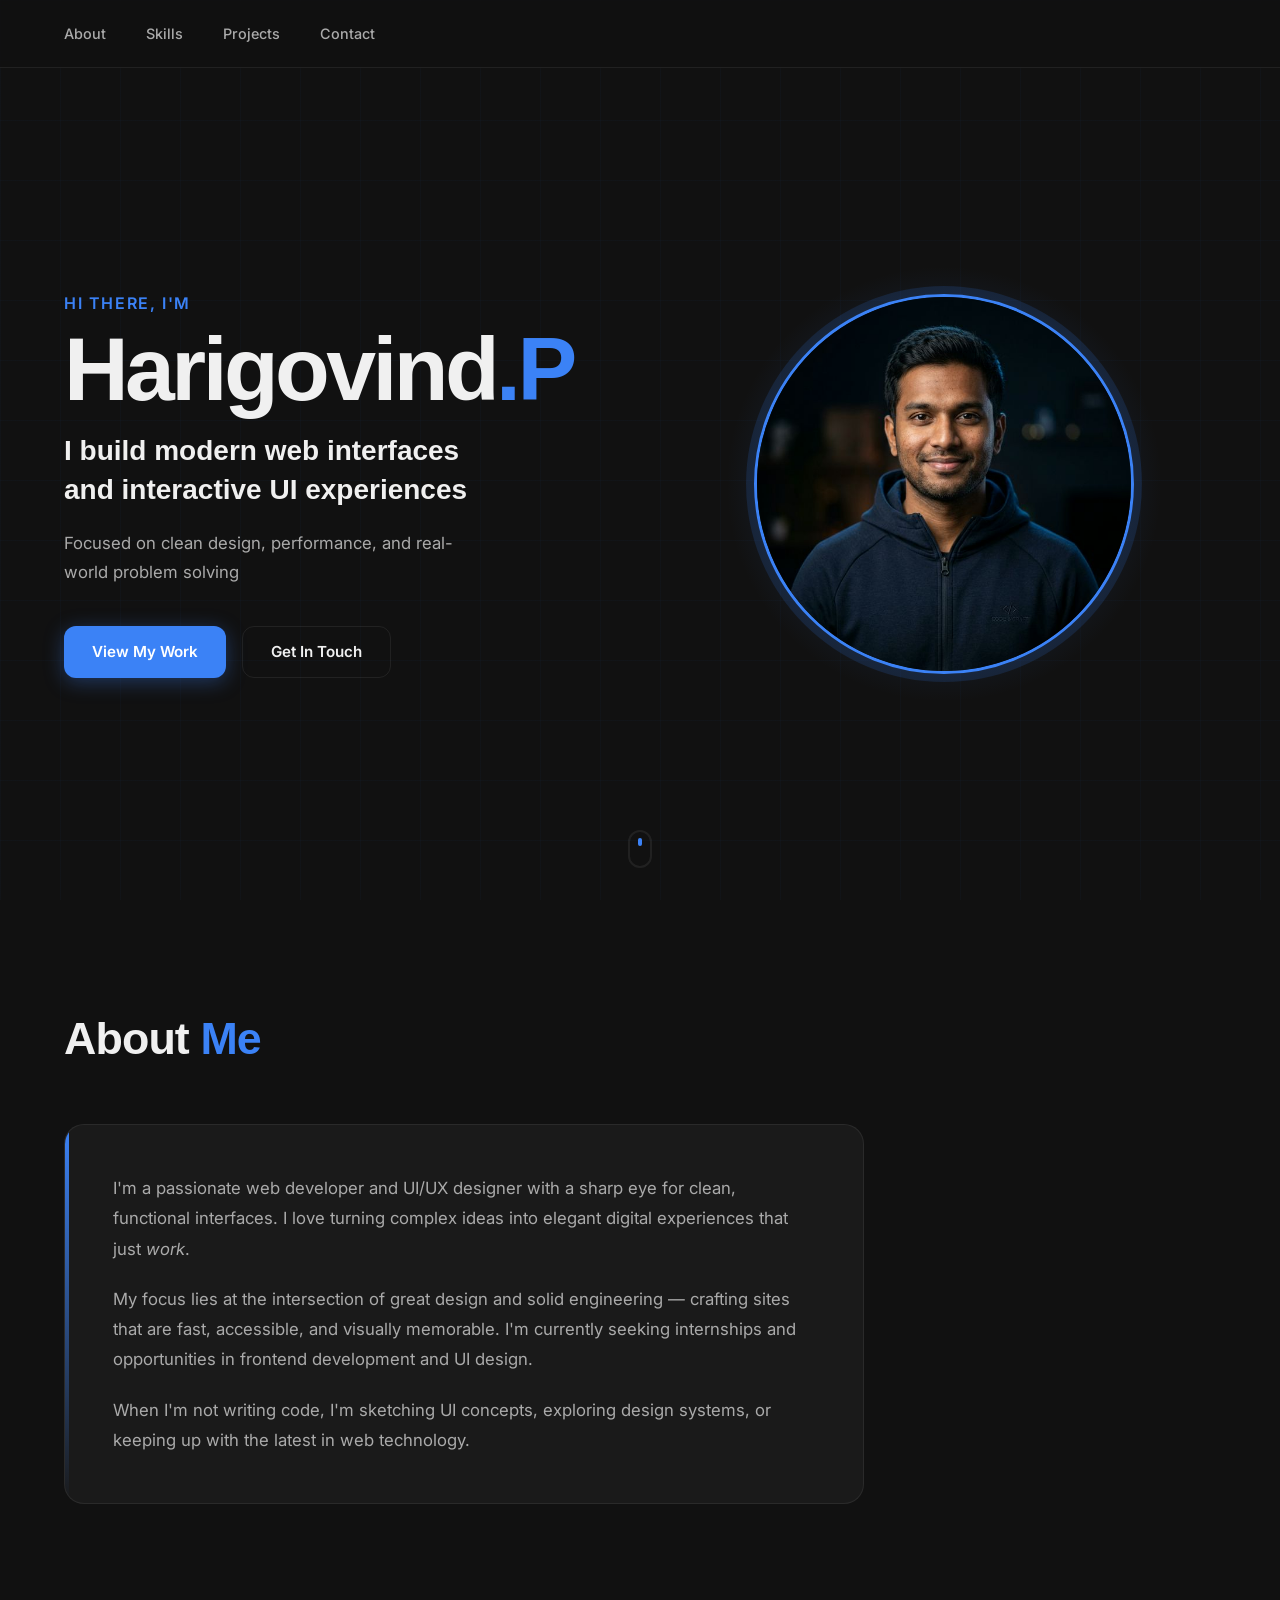
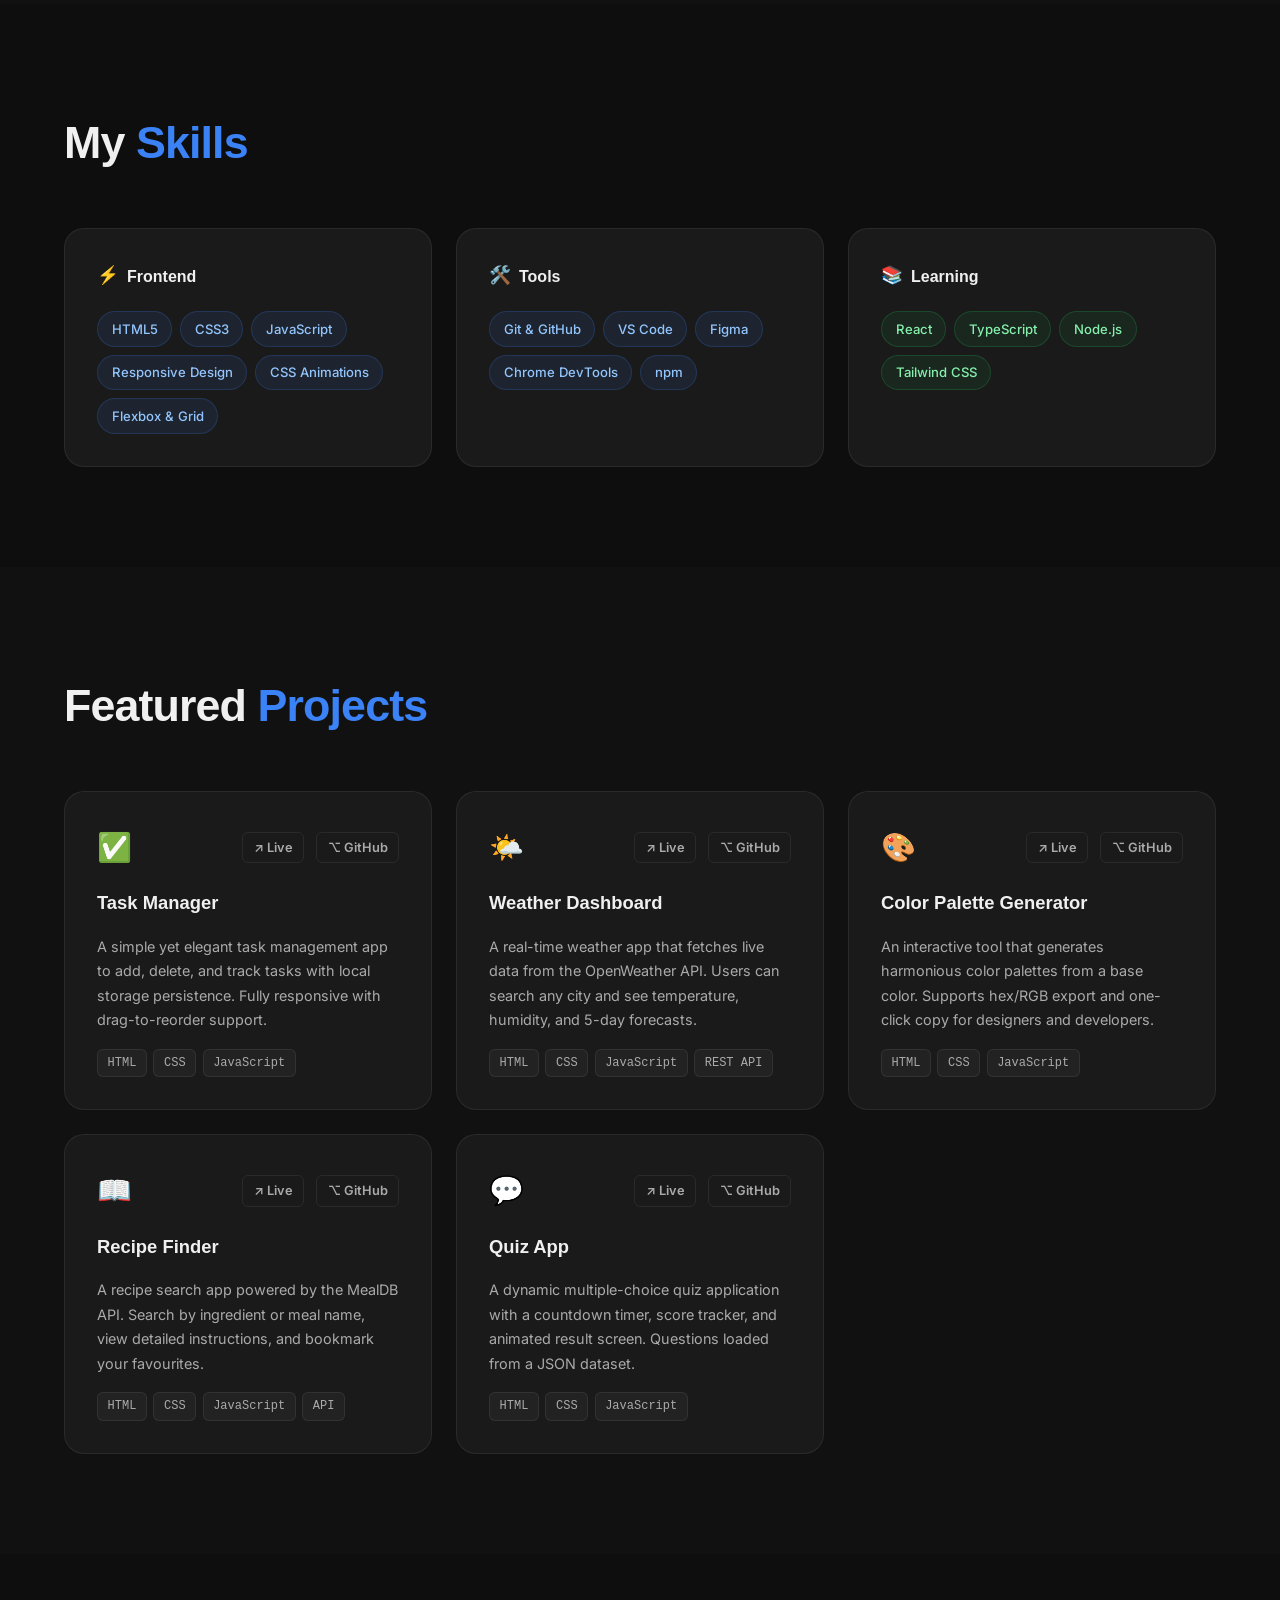
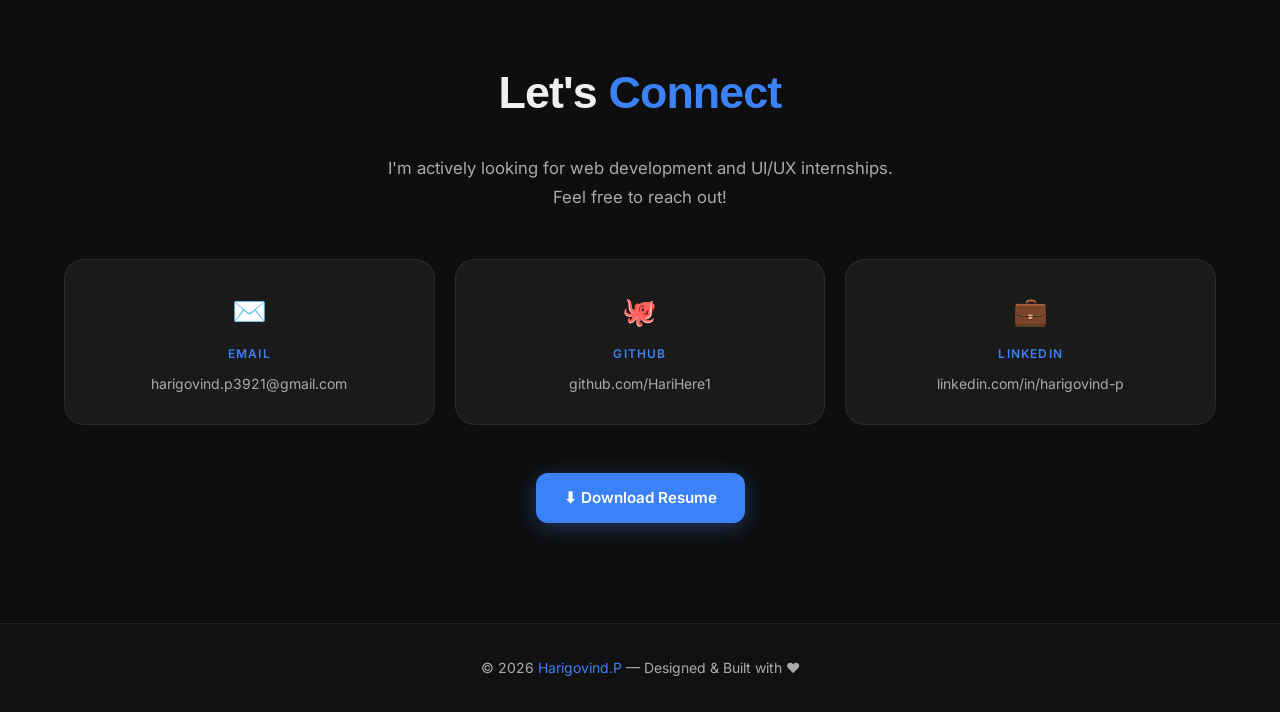
==== portfolio/index.html @ 70bca8a7 "Initial portfolio setup" ====
<!DOCTYPE html>
<html lang="en">
<head>
  <meta charset="UTF-8" />
  <meta name="viewport" content="width=device-width, initial-scale=1.0" />
  <title>Harigovind.P | Web Developer & UI Designer</title>
  <meta name="description" content="Personal portfolio of Harigovind.P — a web developer and UI/UX designer focused on clean design, performance, and real-world problem solving." />
  <link rel="preconnect" href="https://api.fontshare.com" crossorigin />
  <link href="https://api.fontshare.com/v2/css?f[]=neue-montreal@400,500,700,800&display=swap" rel="stylesheet" />
  <link rel="preconnect" href="https://fonts.googleapis.com" />
  <link rel="preconnect" href="https://fonts.gstatic.com" crossorigin />
  <link href="https://fonts.googleapis.com/css2?family=Inter:wght@300;400;500;600&display=swap" rel="stylesheet" />
  <link rel="stylesheet" href="css/style.css" />
</head>
<body>

  <!-- ───────────────────────── NAV ───────────────────────── -->
  <header class="nav" id="nav">
    <nav class="nav__inner container">

      <ul class="nav__links" id="navLinks">
        <li><a href="#about" class="nav__link">About</a></li>
        <li><a href="#skills" class="nav__link">Skills</a></li>
        <li><a href="#projects" class="nav__link">Projects</a></li>
        <li><a href="#contact" class="nav__link">Contact</a></li>
      </ul>
      <button class="nav__hamburger" id="hamburger" aria-label="Toggle menu">
        <span></span><span></span><span></span>
      </button>
    </nav>
  </header>

  <main>

    <!-- ───────────────────────── HERO ───────────────────────── -->
    <section class="hero" id="hero">
      <div class="hero__content container">
        <div class="hero__text reveal">
          <p class="hero__greeting">Hi there, I'm</p>
          <h1 class="hero__name">Harigovind<span class="accent">.P</span></h1>
          <h2 class="hero__tagline">I build modern web interfaces<br />and interactive UI experiences</h2>
          <p class="hero__sub">Focused on clean design, performance, and real-world problem solving</p>
          <div class="hero__actions">
            <a href="#projects" class="btn btn--primary" id="viewMyWork">View My Work</a>
            <a href="#contact" class="btn btn--outline">Get In Touch</a>
          </div>
        </div>
        <div class="hero__photo reveal reveal--delay">
          <div class="hero__photo-glow"></div>
          <img src="assets/images/profile.jpg" alt="Harigovind.P — Web Developer" class="hero__img" />
        </div>
      </div>
      <div class="hero__scroll-hint">
        <span></span>
      </div>
    </section>

    <!-- ───────────────────────── ABOUT ───────────────────────── -->
    <section class="about section" id="about">
      <div class="container">
        <h2 class="section__title reveal">About <span class="accent">Me</span></h2>
        <div class="about__card reveal">
          <p>
            I'm a passionate web developer and UI/UX designer with a sharp eye for clean, functional interfaces. 
            I love turning complex ideas into elegant digital experiences that just <em>work</em>.
          </p>
          <p>
            My focus lies at the intersection of great design and solid engineering — crafting sites that are 
            fast, accessible, and visually memorable. I'm currently seeking internships and opportunities in 
            frontend development and UI design.
          </p>
          <p>
            When I'm not writing code, I'm sketching UI concepts, exploring design systems, or keeping up 
            with the latest in web technology.
          </p>
        </div>
      </div>
    </section>

    <!-- ───────────────────────── SKILLS ───────────────────────── -->
    <section class="skills section" id="skills">
      <div class="container">
        <h2 class="section__title reveal">My <span class="accent">Skills</span></h2>
        <div class="skills__grid">

          <div class="skills__group reveal">
            <h3 class="skills__group-title">
              <span class="skills__icon">⚡</span> Frontend
            </h3>
            <div class="skills__pills">
              <span class="pill">HTML5</span>
              <span class="pill">CSS3</span>
              <span class="pill">JavaScript</span>
              <span class="pill">Responsive Design</span>
              <span class="pill">CSS Animations</span>
              <span class="pill">Flexbox & Grid</span>
            </div>
          </div>

          <div class="skills__group reveal">
            <h3 class="skills__group-title">
              <span class="skills__icon">🛠️</span> Tools
            </h3>
            <div class="skills__pills">
              <span class="pill">Git & GitHub</span>
              <span class="pill">VS Code</span>
              <span class="pill">Figma</span>
              <span class="pill">Chrome DevTools</span>
              <span class="pill">npm</span>
            </div>
          </div>

          <div class="skills__group reveal">
            <h3 class="skills__group-title">
              <span class="skills__icon">📚</span> Learning
            </h3>
            <div class="skills__pills">
              <span class="pill pill--learning">React</span>
              <span class="pill pill--learning">TypeScript</span>
              <span class="pill pill--learning">Node.js</span>
              <span class="pill pill--learning">Tailwind CSS</span>
            </div>
          </div>

        </div>
      </div>
    </section>

    <!-- ───────────────────────── PROJECTS ───────────────────────── -->
    <section class="projects section" id="projects">
      <div class="container">
        <h2 class="section__title reveal">Featured <span class="accent">Projects</span></h2>
        <div class="projects__grid">

          <article class="project-card reveal">
            <div class="project-card__header">
              <span class="project-card__icon">✅</span>
              <div class="project-card__links">
                <a href="#" class="project-card__link" title="Live Demo" target="_blank" rel="noopener">↗ Live</a>
                <a href="#" class="project-card__link" title="GitHub" target="_blank" rel="noopener">⌥ GitHub</a>
              </div>
            </div>
            <h3 class="project-card__title">Task Manager</h3>
            <p class="project-card__desc">A simple yet elegant task management app to add, delete, and track tasks with local storage persistence. Fully responsive with drag-to-reorder support.</p>
            <div class="project-card__tech">
              <span class="tech-tag">HTML</span>
              <span class="tech-tag">CSS</span>
              <span class="tech-tag">JavaScript</span>
            </div>
          </article>

          <article class="project-card reveal">
            <div class="project-card__header">
              <span class="project-card__icon">🌤️</span>
              <div class="project-card__links">
                <a href="#" class="project-card__link" title="Live Demo" target="_blank" rel="noopener">↗ Live</a>
                <a href="#" class="project-card__link" title="GitHub" target="_blank" rel="noopener">⌥ GitHub</a>
              </div>
            </div>
            <h3 class="project-card__title">Weather Dashboard</h3>
            <p class="project-card__desc">A real-time weather app that fetches live data from the OpenWeather API. Users can search any city and see temperature, humidity, and 5-day forecasts.</p>
            <div class="project-card__tech">
              <span class="tech-tag">HTML</span>
              <span class="tech-tag">CSS</span>
              <span class="tech-tag">JavaScript</span>
              <span class="tech-tag">REST API</span>
            </div>
          </article>

          <article class="project-card reveal">
            <div class="project-card__header">
              <span class="project-card__icon">🎨</span>
              <div class="project-card__links">
                <a href="#" class="project-card__link" title="Live Demo" target="_blank" rel="noopener">↗ Live</a>
                <a href="#" class="project-card__link" title="GitHub" target="_blank" rel="noopener">⌥ GitHub</a>
              </div>
            </div>
            <h3 class="project-card__title">Color Palette Generator</h3>
            <p class="project-card__desc">An interactive tool that generates harmonious color palettes from a base color. Supports hex/RGB export and one-click copy for designers and developers.</p>
            <div class="project-card__tech">
              <span class="tech-tag">HTML</span>
              <span class="tech-tag">CSS</span>
              <span class="tech-tag">JavaScript</span>
            </div>
          </article>

          <article class="project-card reveal">
            <div class="project-card__header">
              <span class="project-card__icon">📖</span>
              <div class="project-card__links">
                <a href="#" class="project-card__link" title="Live Demo" target="_blank" rel="noopener">↗ Live</a>
                <a href="#" class="project-card__link" title="GitHub" target="_blank" rel="noopener">⌥ GitHub</a>
              </div>
            </div>
            <h3 class="project-card__title">Recipe Finder</h3>
            <p class="project-card__desc">A recipe search app powered by the MealDB API. Search by ingredient or meal name, view detailed instructions, and bookmark your favourites.</p>
            <div class="project-card__tech">
              <span class="tech-tag">HTML</span>
              <span class="tech-tag">CSS</span>
              <span class="tech-tag">JavaScript</span>
              <span class="tech-tag">API</span>
            </div>
          </article>

          <article class="project-card reveal">
            <div class="project-card__header">
              <span class="project-card__icon">💬</span>
              <div class="project-card__links">
                <a href="#" class="project-card__link" title="Live Demo" target="_blank" rel="noopener">↗ Live</a>
                <a href="#" class="project-card__link" title="GitHub" target="_blank" rel="noopener">⌥ GitHub</a>
              </div>
            </div>
            <h3 class="project-card__title">Quiz App</h3>
            <p class="project-card__desc">A dynamic multiple-choice quiz application with a countdown timer, score tracker, and animated result screen. Questions loaded from a JSON dataset.</p>
            <div class="project-card__tech">
              <span class="tech-tag">HTML</span>
              <span class="tech-tag">CSS</span>
              <span class="tech-tag">JavaScript</span>
            </div>
          </article>

        </div>
      </div>
    </section>

    <!-- ───────────────────────── CONTACT ───────────────────────── -->
    <section class="contact section" id="contact">
      <div class="container">
        <h2 class="section__title reveal">Let's <span class="accent">Connect</span></h2>
        <p class="contact__sub reveal">I'm actively looking for web development and UI/UX internships. Feel free to reach out!</p>
        <div class="contact__links reveal">
          <a href="mailto:harigovind.p3921@gmail.com" class="contact__card" id="emailLink">
            <span class="contact__card-icon">✉️</span>
            <span class="contact__card-label">Email</span>
            <span class="contact__card-value">harigovind.p3921@gmail.com</span>
          </a>
          <a href="https://github.com/HariHere1" class="contact__card" target="_blank" rel="noopener" id="githubLink">
            <span class="contact__card-icon">🐙</span>
            <span class="contact__card-label">GitHub</span>
            <span class="contact__card-value">github.com/HariHere1</span>
          </a>
          <a href="https://www.linkedin.com/in/harigovind-p-385017291/?skipRedirect=true" class="contact__card" target="_blank" rel="noopener" id="linkedinLink">
            <span class="contact__card-icon">💼</span>
            <span class="contact__card-label">LinkedIn</span>
            <span class="contact__card-value">linkedin.com/in/harigovind-p</span>
          </a>
        </div>
        <a href="#" class="btn btn--primary contact__resume reveal" id="resumeBtn" download>
          ⬇ Download Resume
        </a>
      </div>
    </section>

  </main>

  <!-- ───────────────────────── FOOTER ───────────────────────── -->
  <footer class="footer">
    <div class="container">
      <p>© 2026 <span class="accent">Harigovind.P</span> — Designed & Built with ♥</p>
    </div>
  </footer>

  <script src="js/main.js"></script>
</body>
</html>
---- portfolio/css/style.css ----
/* ===================================================
   PORTFOLIO — style.css
   Design tokens, layout, components, animations
   =================================================== */

/* ── Fonts loaded in HTML (Neue Montreal via Fontshare, Inter via Google Fonts) ── */

/* ── Custom Properties ── */
:root {
  --bg:          #111111;
  --bg-card:     #1a1a1a;
  --bg-nav:      rgba(17, 17, 17, 0.85);
  --text:        #f0f0f0;
  --text-muted:  #aaaaaa;
  --accent:      #3b82f6;
  --accent-dim:  rgba(59, 130, 246, 0.15);
  --accent-glow: rgba(59, 130, 246, 0.35);
  --border:      rgba(255, 255, 255, 0.07);
  --radius:      12px;
  --radius-lg:   20px;
  --shadow:      0 8px 32px rgba(0, 0, 0, 0.45);
  --transition:  0.3s cubic-bezier(0.4, 0, 0.2, 1);
  --font-head:   'Neue Montreal', sans-serif;
  --font-body:   'Inter', sans-serif;
  --nav-h:       68px;
}

/* ── Reset & Base ── */
*, *::before, *::after { box-sizing: border-box; margin: 0; padding: 0; }

html {
  scroll-behavior: smooth;
  scroll-padding-top: var(--nav-h);
}

body {
  font-family: var(--font-body);
  background: var(--bg);
  color: var(--text);
  line-height: 1.7;
  font-size: 1rem;
  overflow-x: hidden;
}

img { display: block; max-width: 100%; }
a { text-decoration: none; color: inherit; }
ul { list-style: none; }
em { font-style: italic; color: var(--text-muted); }

/* ── Container ── */
.container {
  width: min(1200px, 90%);
  margin-inline: auto;
}

/* ── Section basics ── */
.section { padding: 100px 0; }

.section__title {
  font-family: var(--font-head);
  font-size: clamp(2rem, 4vw, 2.8rem);
  font-weight: 800;
  margin-bottom: 3rem;
  letter-spacing: -0.02em;
}

.accent { color: var(--accent); }

/* ── Buttons ── */
.btn {
  display: inline-flex;
  align-items: center;
  gap: 8px;
  padding: 0.75rem 1.75rem;
  border-radius: var(--radius);
  font-family: var(--font-body);
  font-weight: 600;
  font-size: 0.95rem;
  cursor: pointer;
  transition: var(--transition);
  border: none;
}

.btn--primary {
  background: var(--accent);
  color: #fff;
  box-shadow: 0 4px 20px var(--accent-glow);
}
.btn--primary:hover {
  background: #2563eb;
  transform: translateY(-2px);
  box-shadow: 0 8px 28px var(--accent-glow);
}

.btn--outline {
  background: transparent;
  color: var(--text);
  border: 1.5px solid var(--border);
}
.btn--outline:hover {
  border-color: var(--accent);
  color: var(--accent);
  transform: translateY(-2px);
}

/* ============================================
   NAV
   ============================================ */
.nav {
  position: fixed;
  top: 0; left: 0; right: 0;
  z-index: 100;
  background: var(--bg-nav);
  backdrop-filter: blur(12px);
  -webkit-backdrop-filter: blur(12px);
  border-bottom: 1px solid var(--border);
  height: var(--nav-h);
  transition: box-shadow var(--transition);
}
.nav.scrolled { box-shadow: 0 4px 24px rgba(0,0,0,0.5); }

.nav__inner {
  display: flex;
  align-items: center;
  justify-content: space-between;
  height: 100%;
}

.nav__logo {
  font-family: var(--font-head);
  font-size: 1.5rem;
  font-weight: 800;
  letter-spacing: -0.03em;
  transition: opacity var(--transition);
}
.nav__logo:hover { opacity: 0.75; }

.nav__links {
  display: flex;
  gap: 2.5rem;
  align-items: center;
}

.nav__link {
  font-size: 0.9rem;
  font-weight: 500;
  color: var(--text-muted);
  position: relative;
  transition: color var(--transition);
}
.nav__link::after {
  content: '';
  position: absolute;
  left: 0; bottom: -4px;
  height: 2px; width: 0;
  background: var(--accent);
  border-radius: 2px;
  transition: width var(--transition);
}
.nav__link:hover { color: var(--text); }
.nav__link:hover::after { width: 100%; }

/* Hamburger */
.nav__hamburger {
  display: none;
  flex-direction: column;
  gap: 5px;
  background: none;
  border: none;
  cursor: pointer;
  padding: 4px;
}
.nav__hamburger span {
  display: block;
  width: 24px; height: 2px;
  background: var(--text);
  border-radius: 2px;
  transition: var(--transition);
}
.nav__hamburger.open span:nth-child(1) { transform: translateY(7px) rotate(45deg); }
.nav__hamburger.open span:nth-child(2) { opacity: 0; }
.nav__hamburger.open span:nth-child(3) { transform: translateY(-7px) rotate(-45deg); }

/* ============================================
   HERO
   ============================================ */
.hero {
  min-height: 100vh;
  display: flex;
  flex-direction: column;
  justify-content: center;
  padding-top: var(--nav-h);
  position: relative;
  overflow: hidden;
}

/* subtle grid background */
.hero::before {
  content: '';
  position: absolute;
  inset: 0;
  background-image:
    linear-gradient(rgba(59,130,246,0.03) 1px, transparent 1px),
    linear-gradient(90deg, rgba(59,130,246,0.03) 1px, transparent 1px);
  background-size: 60px 60px;
  pointer-events: none;
}

.hero__content {
  display: grid;
  grid-template-columns: 1fr 1fr;
  align-items: center;
  gap: 4rem;
  padding: 5rem 0;
}

.hero__greeting {
  font-size: 1rem;
  color: var(--accent);
  font-weight: 600;
  letter-spacing: 0.1em;
  text-transform: uppercase;
  margin-bottom: 0.5rem;
}

.hero__name {
  font-family: var(--font-head);
  font-size: clamp(3.5rem, 7vw, 6rem);
  font-weight: 800;
  line-height: 1;
  letter-spacing: -0.04em;
  margin-bottom: 1rem;
}

.hero__tagline {
  font-family: var(--font-head);
  font-size: clamp(1.3rem, 2.5vw, 1.75rem);
  font-weight: 600;
  color: var(--text);
  line-height: 1.4;
  margin-bottom: 1.25rem;
}

.hero__sub {
  color: var(--text-muted);
  font-size: 1.05rem;
  max-width: 420px;
  margin-bottom: 2.5rem;
}

.hero__actions { display: flex; gap: 1rem; flex-wrap: wrap; }

/* Photo */
.hero__photo {
  display: flex;
  justify-content: center;
  align-items: center;
  position: relative;
}

.hero__photo-glow {
  position: absolute;
  width: 360px; height: 360px;
  border-radius: 50%;
  background: radial-gradient(circle, var(--accent-glow) 0%, transparent 70%);
  animation: pulse-glow 4s ease-in-out infinite;
  pointer-events: none;
}

.hero__img {
  width: 320px; height: 320px;
  border-radius: 50%;
  object-fit: cover;
  border: 3px solid var(--accent);
  position: relative;
  z-index: 1;
  box-shadow: 0 0 0 8px var(--accent-dim);
  animation: float 6s ease-in-out infinite;
}

/* Scroll hint */
.hero__scroll-hint {
  position: absolute;
  bottom: 2rem;
  left: 50%;
  transform: translateX(-50%);
}
.hero__scroll-hint span {
  display: block;
  width: 24px; height: 38px;
  border: 2px solid var(--border);
  border-radius: 12px;
  position: relative;
}
.hero__scroll-hint span::before {
  content: '';
  width: 4px; height: 8px;
  background: var(--accent);
  border-radius: 2px;
  position: absolute;
  top: 6px; left: 50%;
  transform: translateX(-50%);
  animation: scroll-dot 2s ease-in-out infinite;
}

/* ============================================
   ABOUT
   ============================================ */
.about { background: var(--bg); }

.about__card {
  background: var(--bg-card);
  border: 1px solid var(--border);
  border-radius: var(--radius-lg);
  padding: 3rem;
  display: flex;
  flex-direction: column;
  gap: 1.25rem;
  font-size: 1.05rem;
  color: var(--text-muted);
  max-width: 800px;
  line-height: 1.8;
  position: relative;
  overflow: hidden;
}
.about__card::before {
  content: '';
  position: absolute;
  top: 0; left: 0;
  width: 4px; height: 100%;
  background: linear-gradient(to bottom, var(--accent), transparent);
  border-radius: 4px 0 0 4px;
}
.about__card p { color: var(--text-muted); }

/* ============================================
   SKILLS
   ============================================ */
.skills { background: #0e0e0e; }

.skills__grid {
  display: grid;
  grid-template-columns: repeat(auto-fit, minmax(260px, 1fr));
  gap: 1.5rem;
}

.skills__group {
  background: var(--bg-card);
  border: 1px solid var(--border);
  border-radius: var(--radius-lg);
  padding: 2rem;
  transition: border-color var(--transition), transform var(--transition);
}
.skills__group:hover {
  border-color: var(--accent);
  transform: translateY(-4px);
}

.skills__group-title {
  font-family: var(--font-head);
  font-size: 1rem;
  font-weight: 700;
  color: var(--text);
  margin-bottom: 1.25rem;
  display: flex;
  align-items: center;
  gap: 8px;
}

.skills__icon { font-size: 1.1rem; }

.skills__pills { display: flex; flex-wrap: wrap; gap: 0.5rem; }

.pill {
  background: rgba(59,130,246,0.1);
  color: #93c5fd;
  border: 1px solid rgba(59,130,246,0.2);
  padding: 0.35rem 0.85rem;
  border-radius: 100px;
  font-size: 0.82rem;
  font-weight: 500;
  transition: var(--transition);
}
.pill:hover {
  background: rgba(59,130,246,0.2);
  transform: translateY(-1px);
}

.pill--learning {
  background: rgba(34,197,94,0.08);
  color: #86efac;
  border-color: rgba(34,197,94,0.2);
}
.pill--learning:hover { background: rgba(34,197,94,0.15); }

/* ============================================
   PROJECTS
   ============================================ */
.projects { background: var(--bg); }

.projects__grid {
  display: grid;
  grid-template-columns: repeat(auto-fill, minmax(320px, 1fr));
  gap: 1.5rem;
}

.project-card {
  background: var(--bg-card);
  border: 1px solid var(--border);
  border-radius: var(--radius-lg);
  padding: 2rem;
  display: flex;
  flex-direction: column;
  gap: 1rem;
  transition: transform var(--transition), border-color var(--transition), box-shadow var(--transition);
  position: relative;
  overflow: hidden;
}
.project-card::before {
  content: '';
  position: absolute;
  top: 0; left: 0; right: 0;
  height: 3px;
  background: linear-gradient(90deg, var(--accent), #60a5fa);
  transform: scaleX(0);
  transform-origin: left;
  transition: transform 0.4s cubic-bezier(0.4,0,0.2,1);
}
.project-card:hover::before { transform: scaleX(1); }
.project-card:hover {
  transform: translateY(-6px);
  border-color: rgba(59,130,246,0.3);
  box-shadow: var(--shadow);
}

.project-card__header {
  display: flex;
  justify-content: space-between;
  align-items: center;
}

.project-card__icon { font-size: 1.75rem; }

.project-card__links { display: flex; gap: 0.75rem; }

.project-card__link {
  font-size: 0.8rem;
  font-weight: 600;
  color: var(--text-muted);
  border: 1px solid var(--border);
  padding: 0.25rem 0.65rem;
  border-radius: 6px;
  transition: var(--transition);
}
.project-card__link:hover {
  color: var(--accent);
  border-color: var(--accent);
}

.project-card__title {
  font-family: var(--font-head);
  font-size: 1.15rem;
  font-weight: 700;
  color: var(--text);
}

.project-card__desc {
  color: var(--text-muted);
  font-size: 0.9rem;
  line-height: 1.7;
  flex: 1;
}

.project-card__tech { display: flex; flex-wrap: wrap; gap: 0.4rem; }

.tech-tag {
  background: rgba(255,255,255,0.04);
  color: var(--text-muted);
  border: 1px solid var(--border);
  padding: 0.2rem 0.6rem;
  border-radius: 6px;
  font-size: 0.75rem;
  font-weight: 500;
  font-family: monospace;
}

/* ============================================
   CONTACT
   ============================================ */
.contact { background: #0e0e0e; text-align: center; }

.contact__sub {
  color: var(--text-muted);
  font-size: 1.05rem;
  max-width: 520px;
  margin: -1.5rem auto 3rem;
}

.contact__links {
  display: grid;
  grid-template-columns: repeat(auto-fit, minmax(200px, 1fr));
  gap: 1.25rem;
  margin-bottom: 2.5rem;
}

.contact__card {
  background: var(--bg-card);
  border: 1px solid var(--border);
  border-radius: var(--radius-lg);
  padding: 1.75rem 1.5rem;
  display: flex;
  flex-direction: column;
  align-items: center;
  gap: 0.5rem;
  transition: var(--transition);
}
.contact__card:hover {
  border-color: var(--accent);
  transform: translateY(-4px);
  box-shadow: 0 8px 24px rgba(59,130,246,0.1);
}

.contact__card-icon { font-size: 1.75rem; }

.contact__card-label {
  font-size: 0.75rem;
  font-weight: 600;
  text-transform: uppercase;
  letter-spacing: 0.1em;
  color: var(--accent);
}

.contact__card-value {
  font-size: 0.875rem;
  color: var(--text-muted);
}

.contact__resume { margin-top: 0.5rem; }

/* ============================================
   FOOTER
   ============================================ */
.footer {
  padding: 2rem 0;
  border-top: 1px solid var(--border);
  text-align: center;
  color: var(--text-muted);
  font-size: 0.875rem;
}

/* ============================================
   SCROLL REVEAL ANIMATIONS
   ============================================ */
.reveal {
  opacity: 0;
  transform: translateY(32px);
  transition: opacity 0.7s cubic-bezier(0.4,0,0.2,1), transform 0.7s cubic-bezier(0.4,0,0.2,1);
}
.reveal.visible {
  opacity: 1;
  transform: translateY(0);
}
.reveal--delay { transition-delay: 0.18s; }

/* ============================================
   KEYFRAMES
   ============================================ */
@keyframes pulse-glow {
  0%, 100% { opacity: 0.6; transform: scale(1); }
  50%       { opacity: 1;   transform: scale(1.08); }
}

@keyframes float {
  0%, 100% { transform: translateY(0); }
  50%       { transform: translateY(-14px); }
}

@keyframes scroll-dot {
  0%   { opacity: 1; transform: translateX(-50%) translateY(0); }
  80%  { opacity: 0; transform: translateX(-50%) translateY(14px); }
  100% { opacity: 0; transform: translateX(-50%) translateY(0); }
}

/* ============================================
   RESPONSIVE
   ============================================ */

/* Tablet: ≥ 640px — already handled by grid min-width */

/* Mobile: < 640px */
@media (max-width: 639px) {
  :root { --nav-h: 60px; }

  .nav__links {
    position: fixed;
    top: var(--nav-h);
    left: 0; right: 0;
    background: var(--bg);
    border-bottom: 1px solid var(--border);
    flex-direction: column;
    gap: 0;
    padding: 1rem 0;
    transform: translateY(-120%);
    opacity: 0;
    transition: transform var(--transition), opacity var(--transition);
    pointer-events: none;
  }
  .nav__links.open {
    transform: translateY(0);
    opacity: 1;
    pointer-events: all;
  }
  .nav__link {
    padding: 0.875rem 1.5rem;
    display: block;
    width: 100%;
    font-size: 1rem;
  }
  .nav__hamburger { display: flex; }

  .hero__content {
    grid-template-columns: 1fr;
    text-align: center;
    padding: 3rem 0 4rem;
    gap: 3rem;
  }
  .hero__text { order: 2; }
  .hero__photo { order: 1; }
  .hero__img { width: 220px; height: 220px; }
  .hero__photo-glow { width: 260px; height: 260px; }
  .hero__sub { margin-inline: auto; }
  .hero__actions { justify-content: center; }

  .about__card { padding: 2rem 1.5rem; }

  .section { padding: 72px 0; }
  .section__title { margin-bottom: 2rem; }
}

/* Large: ≥ 1280px */
@media (min-width: 1280px) {
  .hero__img { width: 380px; height: 380px; }
  .hero__photo-glow { width: 440px; height: 440px; }
}
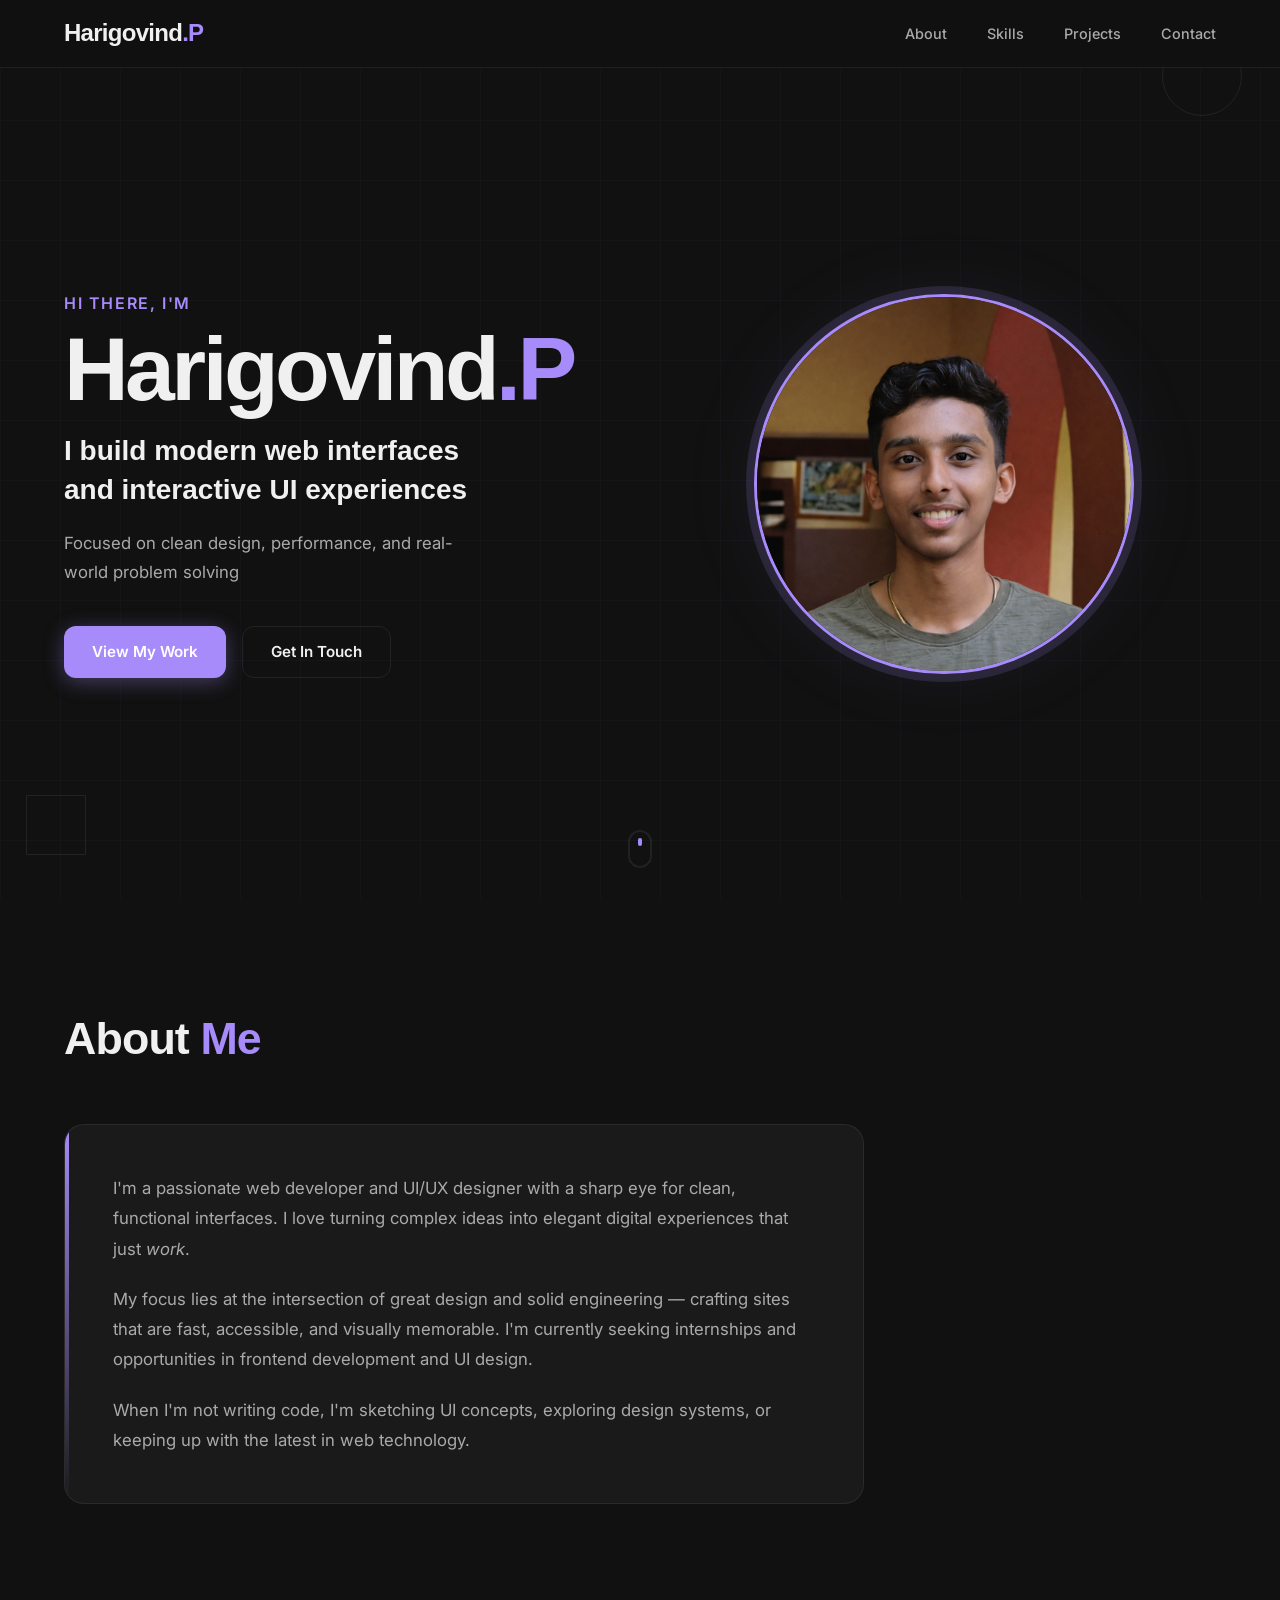
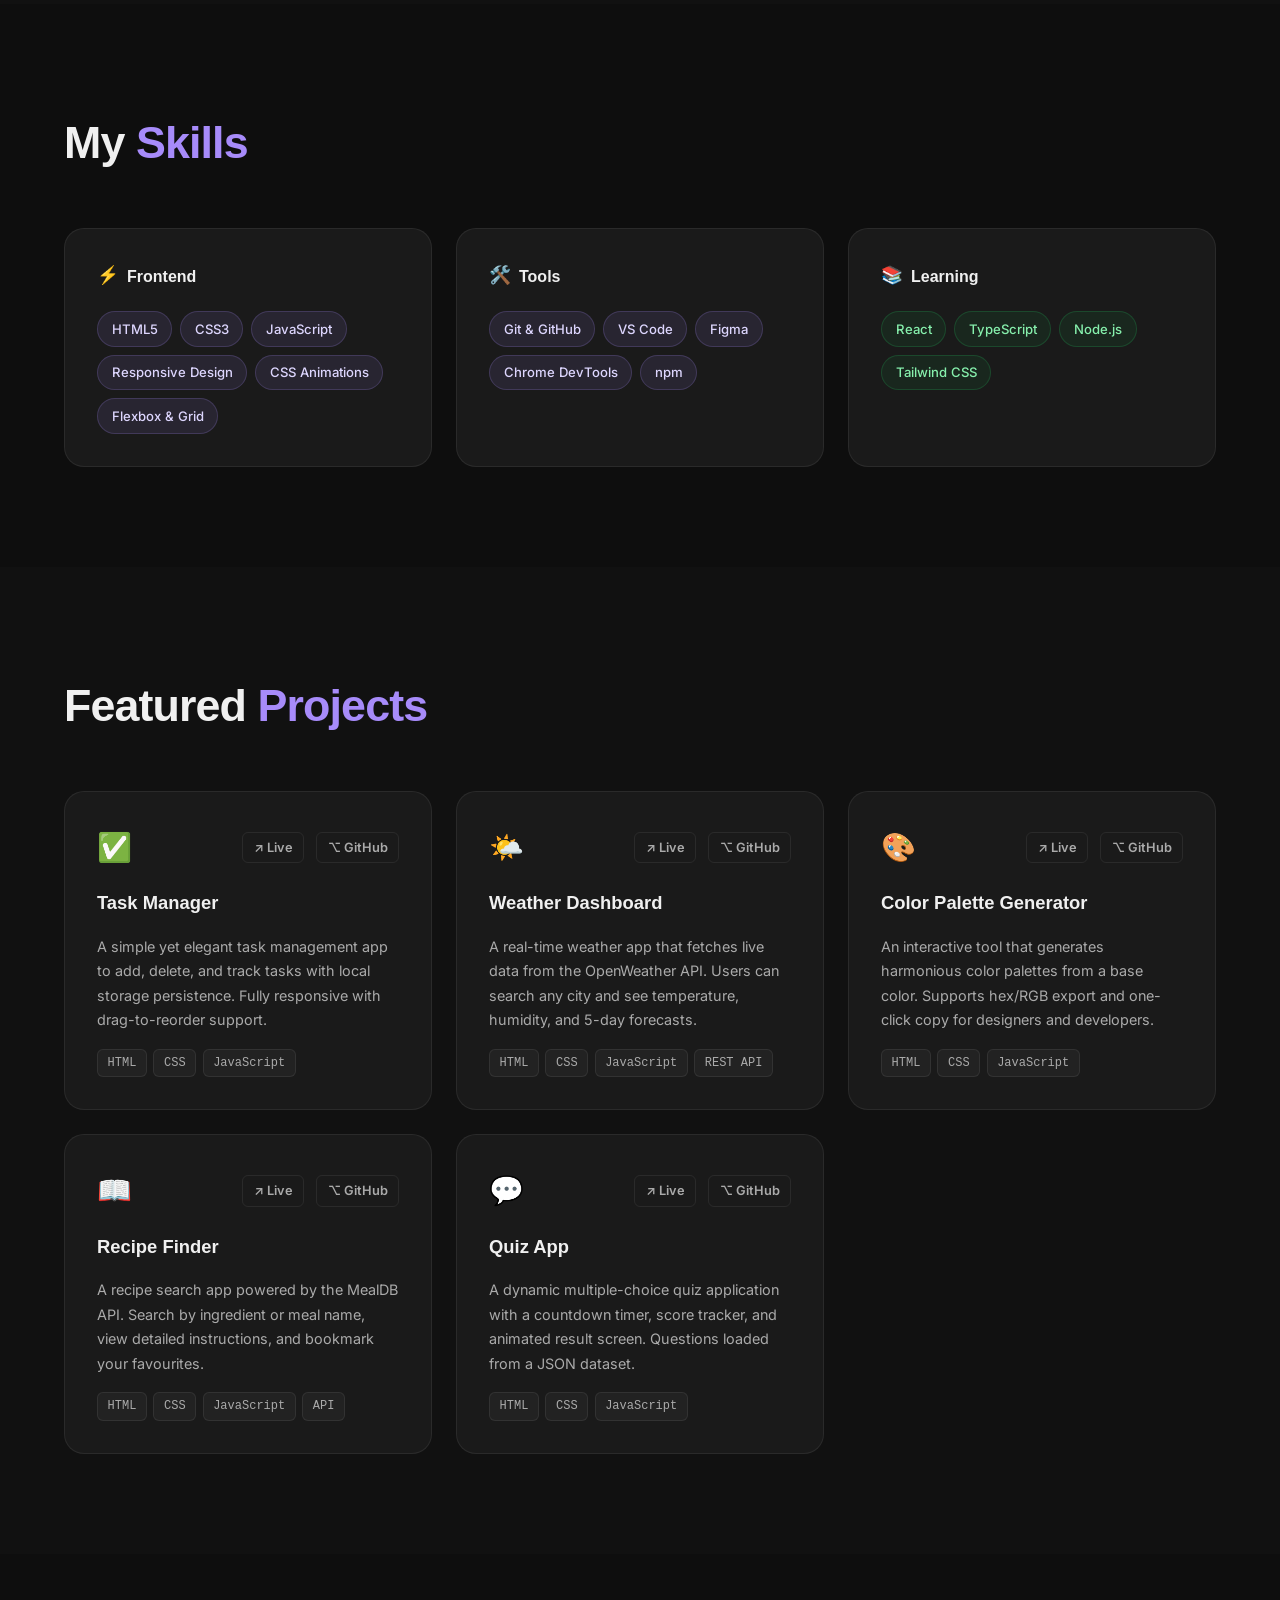
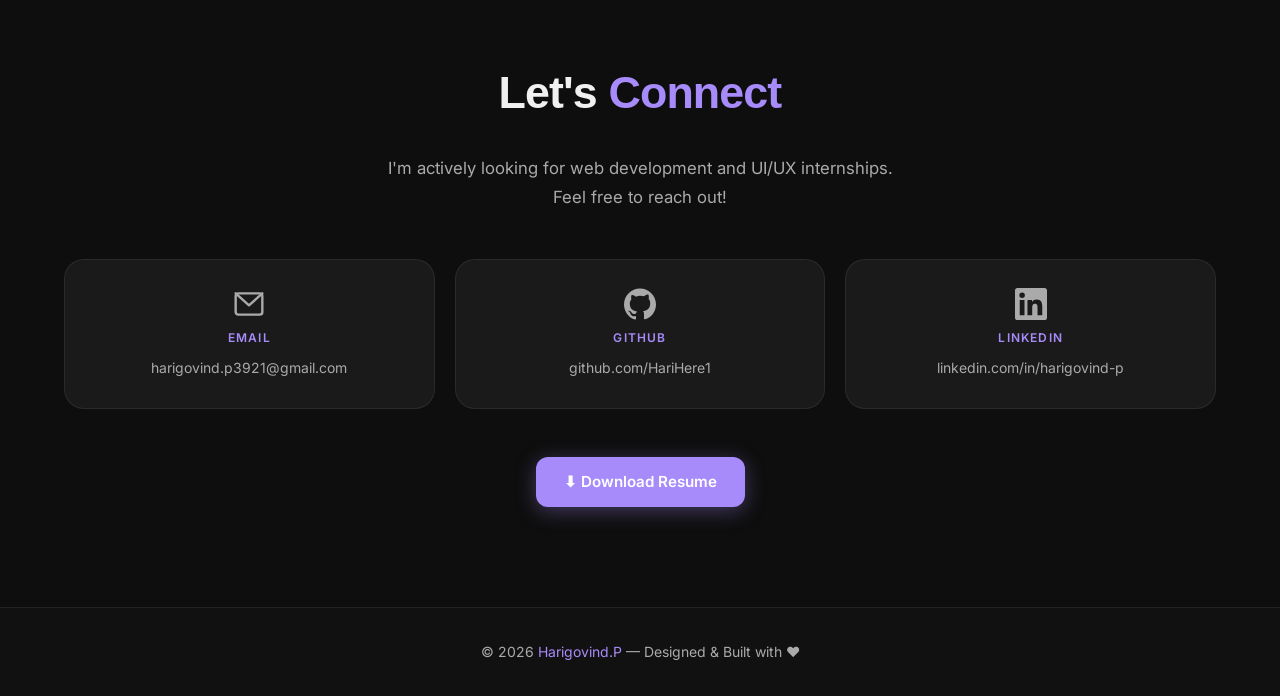
==== commit e4af7372: "Updated profile pic anf Hero section" ====
--- a/portfolio/index.html
+++ b/portfolio/index.html
@@ -1,10 +1,12 @@
 <!DOCTYPE html>
 <html lang="en">
+
 <head>
   <meta charset="UTF-8" />
   <meta name="viewport" content="width=device-width, initial-scale=1.0" />
   <title>Harigovind.P | Web Developer & UI Designer</title>
-  <meta name="description" content="Personal portfolio of Harigovind.P — a web developer and UI/UX designer focused on clean design, performance, and real-world problem solving." />
+  <meta name="description"
+    content="Personal portfolio of Harigovind.P — a web developer and UI/UX designer focused on clean design, performance, and real-world problem solving." />
   <link rel="preconnect" href="https://api.fontshare.com" crossorigin />
   <link href="https://api.fontshare.com/v2/css?f[]=neue-montreal@400,500,700,800&display=swap" rel="stylesheet" />
   <link rel="preconnect" href="https://fonts.googleapis.com" />
@@ -12,12 +14,13 @@
   <link href="https://fonts.googleapis.com/css2?family=Inter:wght@300;400;500;600&display=swap" rel="stylesheet" />
   <link rel="stylesheet" href="css/style.css" />
 </head>
+
 <body>
 
   <!-- ───────────────────────── NAV ───────────────────────── -->
   <header class="nav" id="nav">
     <nav class="nav__inner container">
-
+      <a href="#hero" class="nav__logo">Harigovind<span class="accent">.P</span></a>
       <ul class="nav__links" id="navLinks">
         <li><a href="#about" class="nav__link">About</a></li>
         <li><a href="#skills" class="nav__link">Skills</a></li>
@@ -34,6 +37,14 @@
 
     <!-- ───────────────────────── HERO ───────────────────────── -->
     <section class="hero" id="hero">
+
+      <div class="hero__shapes" aria-hidden="true">
+        <!-- One circle — top-right corner -->
+        <div class="shape shape--circle sh-a"></div>
+        <!-- One square — bottom-left corner -->
+        <div class="shape shape--square sh-b"></div>
+      </div>
+
       <div class="hero__content container">
         <div class="hero__text reveal">
           <p class="hero__greeting">Hi there, I'm</p>
@@ -47,7 +58,7 @@
         </div>
         <div class="hero__photo reveal reveal--delay">
           <div class="hero__photo-glow"></div>
-          <img src="assets/images/profile.jpg" alt="Harigovind.P — Web Developer" class="hero__img" />
+          <img src="assets/images/hari_img.png" alt="Harigovind.P — Web Developer" class="hero__img" />
         </div>
       </div>
       <div class="hero__scroll-hint">
@@ -61,16 +72,16 @@
         <h2 class="section__title reveal">About <span class="accent">Me</span></h2>
         <div class="about__card reveal">
           <p>
-            I'm a passionate web developer and UI/UX designer with a sharp eye for clean, functional interfaces. 
+            I'm a passionate web developer and UI/UX designer with a sharp eye for clean, functional interfaces.
             I love turning complex ideas into elegant digital experiences that just <em>work</em>.
           </p>
           <p>
-            My focus lies at the intersection of great design and solid engineering — crafting sites that are 
-            fast, accessible, and visually memorable. I'm currently seeking internships and opportunities in 
+            My focus lies at the intersection of great design and solid engineering — crafting sites that are
+            fast, accessible, and visually memorable. I'm currently seeking internships and opportunities in
             frontend development and UI design.
           </p>
           <p>
-            When I'm not writing code, I'm sketching UI concepts, exploring design systems, or keeping up 
+            When I'm not writing code, I'm sketching UI concepts, exploring design systems, or keeping up
             with the latest in web technology.
           </p>
         </div>
@@ -141,7 +152,8 @@
               </div>
             </div>
             <h3 class="project-card__title">Task Manager</h3>
-            <p class="project-card__desc">A simple yet elegant task management app to add, delete, and track tasks with local storage persistence. Fully responsive with drag-to-reorder support.</p>
+            <p class="project-card__desc">A simple yet elegant task management app to add, delete, and track tasks with
+              local storage persistence. Fully responsive with drag-to-reorder support.</p>
             <div class="project-card__tech">
               <span class="tech-tag">HTML</span>
               <span class="tech-tag">CSS</span>
@@ -158,7 +170,8 @@
               </div>
             </div>
             <h3 class="project-card__title">Weather Dashboard</h3>
-            <p class="project-card__desc">A real-time weather app that fetches live data from the OpenWeather API. Users can search any city and see temperature, humidity, and 5-day forecasts.</p>
+            <p class="project-card__desc">A real-time weather app that fetches live data from the OpenWeather API. Users
+              can search any city and see temperature, humidity, and 5-day forecasts.</p>
             <div class="project-card__tech">
               <span class="tech-tag">HTML</span>
               <span class="tech-tag">CSS</span>
@@ -176,7 +189,8 @@
               </div>
             </div>
             <h3 class="project-card__title">Color Palette Generator</h3>
-            <p class="project-card__desc">An interactive tool that generates harmonious color palettes from a base color. Supports hex/RGB export and one-click copy for designers and developers.</p>
+            <p class="project-card__desc">An interactive tool that generates harmonious color palettes from a base
+              color. Supports hex/RGB export and one-click copy for designers and developers.</p>
             <div class="project-card__tech">
               <span class="tech-tag">HTML</span>
               <span class="tech-tag">CSS</span>
@@ -193,7 +207,8 @@
               </div>
             </div>
             <h3 class="project-card__title">Recipe Finder</h3>
-            <p class="project-card__desc">A recipe search app powered by the MealDB API. Search by ingredient or meal name, view detailed instructions, and bookmark your favourites.</p>
+            <p class="project-card__desc">A recipe search app powered by the MealDB API. Search by ingredient or meal
+              name, view detailed instructions, and bookmark your favourites.</p>
             <div class="project-card__tech">
               <span class="tech-tag">HTML</span>
               <span class="tech-tag">CSS</span>
@@ -211,7 +226,8 @@
               </div>
             </div>
             <h3 class="project-card__title">Quiz App</h3>
-            <p class="project-card__desc">A dynamic multiple-choice quiz application with a countdown timer, score tracker, and animated result screen. Questions loaded from a JSON dataset.</p>
+            <p class="project-card__desc">A dynamic multiple-choice quiz application with a countdown timer, score
+              tracker, and animated result screen. Questions loaded from a JSON dataset.</p>
             <div class="project-card__tech">
               <span class="tech-tag">HTML</span>
               <span class="tech-tag">CSS</span>
@@ -227,20 +243,35 @@
     <section class="contact section" id="contact">
       <div class="container">
         <h2 class="section__title reveal">Let's <span class="accent">Connect</span></h2>
-        <p class="contact__sub reveal">I'm actively looking for web development and UI/UX internships. Feel free to reach out!</p>
+        <p class="contact__sub reveal">I'm actively looking for web development and UI/UX internships. Feel free to
+          reach out!</p>
         <div class="contact__links reveal">
           <a href="mailto:harigovind.p3921@gmail.com" class="contact__card" id="emailLink">
-            <span class="contact__card-icon">✉️</span>
+            <span class="contact__card-icon">
+              <svg xmlns="http://www.w3.org/2000/svg" viewBox="0 0 24 24" fill="none" stroke="currentColor" stroke-width="1.8" stroke-linecap="round" stroke-linejoin="round">
+                <rect x="2" y="4" width="20" height="16" rx="2"/>
+                <polyline points="2,4 12,13 22,4"/>
+              </svg>
+            </span>
             <span class="contact__card-label">Email</span>
             <span class="contact__card-value">harigovind.p3921@gmail.com</span>
           </a>
           <a href="https://github.com/HariHere1" class="contact__card" target="_blank" rel="noopener" id="githubLink">
-            <span class="contact__card-icon">🐙</span>
+            <span class="contact__card-icon">
+              <svg xmlns="http://www.w3.org/2000/svg" viewBox="0 0 24 24" fill="currentColor">
+                <path d="M12 .297c-6.63 0-12 5.373-12 12 0 5.303 3.438 9.8 8.205 11.385.6.113.82-.258.82-.577 0-.285-.01-1.04-.015-2.04-3.338.724-4.042-1.61-4.042-1.61-.546-1.385-1.335-1.755-1.335-1.755-1.087-.744.084-.729.084-.729 1.205.084 1.838 1.236 1.838 1.236 1.07 1.835 2.809 1.305 3.495.998.108-.776.417-1.305.76-1.604-2.665-.305-5.467-1.334-5.467-5.931 0-1.311.469-2.381 1.236-3.221-.124-.303-.535-1.524.117-3.176 0 0 1.008-.322 3.301 1.23A11.509 11.509 0 0 1 12 5.803c1.02.005 2.047.138 3.006.404 2.291-1.552 3.297-1.23 3.297-1.23.653 1.653.242 2.874.118 3.176.77.84 1.235 1.911 1.235 3.221 0 4.609-2.807 5.624-5.479 5.921.43.372.823 1.102.823 2.222 0 1.606-.015 2.896-.015 3.286 0 .319.216.694.825.576C20.565 22.092 24 17.592 24 12.297c0-6.627-5.373-12-12-12"/>
+              </svg>
+            </span>
             <span class="contact__card-label">GitHub</span>
             <span class="contact__card-value">github.com/HariHere1</span>
           </a>
-          <a href="https://www.linkedin.com/in/harigovind-p-385017291/?skipRedirect=true" class="contact__card" target="_blank" rel="noopener" id="linkedinLink">
-            <span class="contact__card-icon">💼</span>
+          <a href="https://www.linkedin.com/in/harigovind-p-385017291/?skipRedirect=true" class="contact__card"
+            target="_blank" rel="noopener" id="linkedinLink">
+            <span class="contact__card-icon">
+              <svg xmlns="http://www.w3.org/2000/svg" viewBox="0 0 24 24" fill="currentColor">
+                <path d="M20.447 20.452h-3.554v-5.569c0-1.328-.027-3.037-1.852-3.037-1.853 0-2.136 1.445-2.136 2.939v5.667H9.351V9h3.414v1.561h.046c.477-.9 1.637-1.85 3.37-1.85 3.601 0 4.267 2.37 4.267 5.455v6.286zM5.337 7.433a2.062 2.062 0 0 1-2.063-2.065 2.064 2.064 0 1 1 2.063 2.065zm1.782 13.019H3.555V9h3.564v11.452zM22.225 0H1.771C.792 0 0 .774 0 1.729v20.542C0 23.227.792 24 1.771 24h20.451C23.2 24 24 23.227 24 22.271V1.729C24 .774 23.2 0 22.222 0h.003z"/>
+              </svg>
+            </span>
             <span class="contact__card-label">LinkedIn</span>
             <span class="contact__card-value">linkedin.com/in/harigovind-p</span>
           </a>
@@ -262,4 +293,5 @@
 
   <script src="js/main.js"></script>
 </body>
-</html>
+
+</html>
--- a/portfolio/css/style.css
+++ b/portfolio/css/style.css
@@ -7,26 +7,32 @@
 
 /* ── Custom Properties ── */
 :root {
-  --bg:          #111111;
-  --bg-card:     #1a1a1a;
-  --bg-nav:      rgba(17, 17, 17, 0.85);
-  --text:        #f0f0f0;
-  --text-muted:  #aaaaaa;
-  --accent:      #3b82f6;
-  --accent-dim:  rgba(59, 130, 246, 0.15);
-  --accent-glow: rgba(59, 130, 246, 0.35);
-  --border:      rgba(255, 255, 255, 0.07);
-  --radius:      12px;
-  --radius-lg:   20px;
-  --shadow:      0 8px 32px rgba(0, 0, 0, 0.45);
-  --transition:  0.3s cubic-bezier(0.4, 0, 0.2, 1);
-  --font-head:   'Neue Montreal', sans-serif;
-  --font-body:   'Inter', sans-serif;
-  --nav-h:       68px;
+  --bg: #111111;
+  --bg-card: #1a1a1a;
+  --bg-nav: rgba(17, 17, 17, 0.85);
+  --text: #f0f0f0;
+  --text-muted: #aaaaaa;
+  --accent: #a78bfa;
+  --accent-dim: rgba(167, 139, 250, 0.15);
+  --accent-glow: rgba(167, 139, 250, 0.35);
+  --border: rgba(255, 255, 255, 0.07);
+  --radius: 12px;
+  --radius-lg: 20px;
+  --shadow: 0 8px 32px rgba(0, 0, 0, 0.45);
+  --transition: 0.3s cubic-bezier(0.4, 0, 0.2, 1);
+  --font-head: 'Neue Montreal', sans-serif;
+  --font-body: 'Inter', sans-serif;
+  --nav-h: 68px;
 }
 
 /* ── Reset & Base ── */
-*, *::before, *::after { box-sizing: border-box; margin: 0; padding: 0; }
+*,
+*::before,
+*::after {
+  box-sizing: border-box;
+  margin: 0;
+  padding: 0;
+}
 
 html {
   scroll-behavior: smooth;
@@ -42,10 +48,24 @@
   overflow-x: hidden;
 }
 
-img { display: block; max-width: 100%; }
-a { text-decoration: none; color: inherit; }
-ul { list-style: none; }
-em { font-style: italic; color: var(--text-muted); }
+img {
+  display: block;
+  max-width: 100%;
+}
+
+a {
+  text-decoration: none;
+  color: inherit;
+}
+
+ul {
+  list-style: none;
+}
+
+em {
+  font-style: italic;
+  color: var(--text-muted);
+}
 
 /* ── Container ── */
 .container {
@@ -54,7 +74,9 @@
 }
 
 /* ── Section basics ── */
-.section { padding: 100px 0; }
+.section {
+  padding: 100px 0;
+}
 
 .section__title {
   font-family: var(--font-head);
@@ -64,7 +86,9 @@
   letter-spacing: -0.02em;
 }
 
-.accent { color: var(--accent); }
+.accent {
+  color: var(--accent);
+}
 
 /* ── Buttons ── */
 .btn {
@@ -86,8 +110,9 @@
   color: #fff;
   box-shadow: 0 4px 20px var(--accent-glow);
 }
+
 .btn--primary:hover {
-  background: #2563eb;
+  background: #7c3aed;
   transform: translateY(-2px);
   box-shadow: 0 8px 28px var(--accent-glow);
 }
@@ -97,6 +122,7 @@
   color: var(--text);
   border: 1.5px solid var(--border);
 }
+
 .btn--outline:hover {
   border-color: var(--accent);
   color: var(--accent);
@@ -108,7 +134,9 @@
    ============================================ */
 .nav {
   position: fixed;
-  top: 0; left: 0; right: 0;
+  top: 0;
+  left: 0;
+  right: 0;
   z-index: 100;
   background: var(--bg-nav);
   backdrop-filter: blur(12px);
@@ -117,7 +145,10 @@
   height: var(--nav-h);
   transition: box-shadow var(--transition);
 }
-.nav.scrolled { box-shadow: 0 4px 24px rgba(0,0,0,0.5); }
+
+.nav.scrolled {
+  box-shadow: 0 4px 24px rgba(0, 0, 0, 0.5);
+}
 
 .nav__inner {
   display: flex;
@@ -133,7 +164,10 @@
   letter-spacing: -0.03em;
   transition: opacity var(--transition);
 }
-.nav__logo:hover { opacity: 0.75; }
+
+.nav__logo:hover {
+  opacity: 0.75;
+}
 
 .nav__links {
   display: flex;
@@ -148,17 +182,26 @@
   position: relative;
   transition: color var(--transition);
 }
+
 .nav__link::after {
   content: '';
   position: absolute;
-  left: 0; bottom: -4px;
-  height: 2px; width: 0;
+  left: 0;
+  bottom: -4px;
+  height: 2px;
+  width: 0;
   background: var(--accent);
   border-radius: 2px;
   transition: width var(--transition);
 }
-.nav__link:hover { color: var(--text); }
-.nav__link:hover::after { width: 100%; }
+
+.nav__link:hover {
+  color: var(--text);
+}
+
+.nav__link:hover::after {
+  width: 100%;
+}
 
 /* Hamburger */
 .nav__hamburger {
@@ -170,16 +213,27 @@
   cursor: pointer;
   padding: 4px;
 }
+
 .nav__hamburger span {
   display: block;
-  width: 24px; height: 2px;
+  width: 24px;
+  height: 2px;
   background: var(--text);
   border-radius: 2px;
   transition: var(--transition);
 }
-.nav__hamburger.open span:nth-child(1) { transform: translateY(7px) rotate(45deg); }
-.nav__hamburger.open span:nth-child(2) { opacity: 0; }
-.nav__hamburger.open span:nth-child(3) { transform: translateY(-7px) rotate(-45deg); }
+
+.nav__hamburger.open span:nth-child(1) {
+  transform: translateY(7px) rotate(45deg);
+}
+
+.nav__hamburger.open span:nth-child(2) {
+  opacity: 0;
+}
+
+.nav__hamburger.open span:nth-child(3) {
+  transform: translateY(-7px) rotate(-45deg);
+}
 
 /* ============================================
    HERO
@@ -200,8 +254,8 @@
   position: absolute;
   inset: 0;
   background-image:
-    linear-gradient(rgba(59,130,246,0.03) 1px, transparent 1px),
-    linear-gradient(90deg, rgba(59,130,246,0.03) 1px, transparent 1px);
+    linear-gradient(rgba(167,139,250,0.03) 1px, transparent 1px),
+    linear-gradient(90deg, rgba(167,139,250,0.03) 1px, transparent 1px);
   background-size: 60px 60px;
   pointer-events: none;
 }
@@ -248,7 +302,11 @@
   margin-bottom: 2.5rem;
 }
 
-.hero__actions { display: flex; gap: 1rem; flex-wrap: wrap; }
+.hero__actions {
+  display: flex;
+  gap: 1rem;
+  flex-wrap: wrap;
+}
 
 /* Photo */
 .hero__photo {
@@ -260,15 +318,22 @@
 
 .hero__photo-glow {
   position: absolute;
-  width: 360px; height: 360px;
+  width: 480px;
+  height: 480px;
   border-radius: 50%;
-  background: radial-gradient(circle, var(--accent-glow) 0%, transparent 70%);
-  animation: pulse-glow 4s ease-in-out infinite;
+  background: radial-gradient(circle at center,
+      rgba(167,139,250,0.28) 0%,
+      rgba(167,139,250,0.10) 40%,
+      transparent 70%);
+  filter: blur(32px);
+  animation: pulse-glow 12s ease-in-out infinite;
   pointer-events: none;
+  z-index: 0;
 }
 
 .hero__img {
-  width: 320px; height: 320px;
+  width: 320px;
+  height: 320px;
   border-radius: 50%;
   object-fit: cover;
   border: 3px solid var(--accent);
@@ -285,20 +350,25 @@
   left: 50%;
   transform: translateX(-50%);
 }
+
 .hero__scroll-hint span {
   display: block;
-  width: 24px; height: 38px;
+  width: 24px;
+  height: 38px;
   border: 2px solid var(--border);
   border-radius: 12px;
   position: relative;
 }
+
 .hero__scroll-hint span::before {
   content: '';
-  width: 4px; height: 8px;
+  width: 4px;
+  height: 8px;
   background: var(--accent);
   border-radius: 2px;
   position: absolute;
-  top: 6px; left: 50%;
+  top: 6px;
+  left: 50%;
   transform: translateX(-50%);
   animation: scroll-dot 2s ease-in-out infinite;
 }
@@ -306,7 +376,9 @@
 /* ============================================
    ABOUT
    ============================================ */
-.about { background: var(--bg); }
+.about {
+  background: var(--bg);
+}
 
 .about__card {
   background: var(--bg-card);
@@ -323,20 +395,28 @@
   position: relative;
   overflow: hidden;
 }
+
 .about__card::before {
   content: '';
   position: absolute;
-  top: 0; left: 0;
-  width: 4px; height: 100%;
+  top: 0;
+  left: 0;
+  width: 4px;
+  height: 100%;
   background: linear-gradient(to bottom, var(--accent), transparent);
   border-radius: 4px 0 0 4px;
 }
-.about__card p { color: var(--text-muted); }
+
+.about__card p {
+  color: var(--text-muted);
+}
 
 /* ============================================
    SKILLS
    ============================================ */
-.skills { background: #0e0e0e; }
+.skills {
+  background: #0e0e0e;
+}
 
 .skills__grid {
   display: grid;
@@ -351,6 +431,7 @@
   padding: 2rem;
   transition: border-color var(--transition), transform var(--transition);
 }
+
 .skills__group:hover {
   border-color: var(--accent);
   transform: translateY(-4px);
@@ -367,36 +448,48 @@
   gap: 8px;
 }
 
-.skills__icon { font-size: 1.1rem; }
-
-.skills__pills { display: flex; flex-wrap: wrap; gap: 0.5rem; }
+.skills__icon {
+  font-size: 1.1rem;
+}
+
+.skills__pills {
+  display: flex;
+  flex-wrap: wrap;
+  gap: 0.5rem;
+}
 
 .pill {
-  background: rgba(59,130,246,0.1);
-  color: #93c5fd;
-  border: 1px solid rgba(59,130,246,0.2);
+  background: rgba(167,139,250,0.1);
+  color: #ddd6fe;
+  border: 1px solid rgba(167,139,250,0.2);
   padding: 0.35rem 0.85rem;
   border-radius: 100px;
   font-size: 0.82rem;
   font-weight: 500;
   transition: var(--transition);
 }
+
 .pill:hover {
-  background: rgba(59,130,246,0.2);
+  background: rgba(167,139,250,0.2);
   transform: translateY(-1px);
 }
 
 .pill--learning {
-  background: rgba(34,197,94,0.08);
+  background: rgba(34, 197, 94, 0.08);
   color: #86efac;
-  border-color: rgba(34,197,94,0.2);
-}
-.pill--learning:hover { background: rgba(34,197,94,0.15); }
+  border-color: rgba(34, 197, 94, 0.2);
+}
+
+.pill--learning:hover {
+  background: rgba(34, 197, 94, 0.15);
+}
 
 /* ============================================
    PROJECTS
    ============================================ */
-.projects { background: var(--bg); }
+.projects {
+  background: var(--bg);
+}
 
 .projects__grid {
   display: grid;
@@ -416,20 +509,27 @@
   position: relative;
   overflow: hidden;
 }
+
 .project-card::before {
   content: '';
   position: absolute;
-  top: 0; left: 0; right: 0;
+  top: 0;
+  left: 0;
+  right: 0;
   height: 3px;
-  background: linear-gradient(90deg, var(--accent), #60a5fa);
+  background: linear-gradient(90deg, var(--accent), #c4b5fd);
   transform: scaleX(0);
   transform-origin: left;
-  transition: transform 0.4s cubic-bezier(0.4,0,0.2,1);
-}
-.project-card:hover::before { transform: scaleX(1); }
+  transition: transform 0.4s cubic-bezier(0.4, 0, 0.2, 1);
+}
+
+.project-card:hover::before {
+  transform: scaleX(1);
+}
+
 .project-card:hover {
   transform: translateY(-6px);
-  border-color: rgba(59,130,246,0.3);
+  border-color: rgba(167,139,250,0.3);
   box-shadow: var(--shadow);
 }
 
@@ -439,9 +539,14 @@
   align-items: center;
 }
 
-.project-card__icon { font-size: 1.75rem; }
-
-.project-card__links { display: flex; gap: 0.75rem; }
+.project-card__icon {
+  font-size: 1.75rem;
+}
+
+.project-card__links {
+  display: flex;
+  gap: 0.75rem;
+}
 
 .project-card__link {
   font-size: 0.8rem;
@@ -452,6 +557,7 @@
   border-radius: 6px;
   transition: var(--transition);
 }
+
 .project-card__link:hover {
   color: var(--accent);
   border-color: var(--accent);
@@ -471,10 +577,14 @@
   flex: 1;
 }
 
-.project-card__tech { display: flex; flex-wrap: wrap; gap: 0.4rem; }
+.project-card__tech {
+  display: flex;
+  flex-wrap: wrap;
+  gap: 0.4rem;
+}
 
 .tech-tag {
-  background: rgba(255,255,255,0.04);
+  background: rgba(255, 255, 255, 0.04);
   color: var(--text-muted);
   border: 1px solid var(--border);
   padding: 0.2rem 0.6rem;
@@ -487,7 +597,10 @@
 /* ============================================
    CONTACT
    ============================================ */
-.contact { background: #0e0e0e; text-align: center; }
+.contact {
+  background: #0e0e0e;
+  text-align: center;
+}
 
 .contact__sub {
   color: var(--text-muted);
@@ -514,13 +627,28 @@
   gap: 0.5rem;
   transition: var(--transition);
 }
+
 .contact__card:hover {
   border-color: var(--accent);
   transform: translateY(-4px);
-  box-shadow: 0 8px 24px rgba(59,130,246,0.1);
-}
-
-.contact__card-icon { font-size: 1.75rem; }
+  box-shadow: 0 8px 24px rgba(167,139,250,0.1);
+}
+
+.contact__card-icon {
+  font-size: 1.75rem;
+  display: flex;
+  align-items: center;
+  justify-content: center;
+  color: var(--text-muted);
+  transition: color var(--transition);
+}
+.contact__card-icon svg {
+  width: 2rem;
+  height: 2rem;
+}
+.contact__card:hover .contact__card-icon {
+  color: var(--accent);
+}
 
 .contact__card-label {
   font-size: 0.75rem;
@@ -535,7 +663,9 @@
   color: var(--text-muted);
 }
 
-.contact__resume { margin-top: 0.5rem; }
+.contact__resume {
+  margin-top: 0.5rem;
+}
 
 /* ============================================
    FOOTER
@@ -554,31 +684,124 @@
 .reveal {
   opacity: 0;
   transform: translateY(32px);
-  transition: opacity 0.7s cubic-bezier(0.4,0,0.2,1), transform 0.7s cubic-bezier(0.4,0,0.2,1);
-}
+  transition: opacity 0.7s cubic-bezier(0.4, 0, 0.2, 1), transform 0.7s cubic-bezier(0.4, 0, 0.2, 1);
+}
+
 .reveal.visible {
   opacity: 1;
   transform: translateY(0);
 }
-.reveal--delay { transition-delay: 0.18s; }
+
+.reveal--delay {
+  transition-delay: 0.18s;
+}
 
 /* ============================================
    KEYFRAMES
    ============================================ */
 @keyframes pulse-glow {
-  0%, 100% { opacity: 0.6; transform: scale(1); }
-  50%       { opacity: 1;   transform: scale(1.08); }
+
+  0%,
+  100% {
+    opacity: 0.5;
+    transform: scale(1);
+  }
+
+  50% {
+    opacity: 0.75;
+    transform: scale(1.06);
+  }
 }
 
 @keyframes float {
-  0%, 100% { transform: translateY(0); }
-  50%       { transform: translateY(-14px); }
+
+  0%,
+  100% {
+    transform: translateY(0);
+  }
+
+  50% {
+    transform: translateY(-14px);
+  }
 }
 
 @keyframes scroll-dot {
-  0%   { opacity: 1; transform: translateX(-50%) translateY(0); }
-  80%  { opacity: 0; transform: translateX(-50%) translateY(14px); }
-  100% { opacity: 0; transform: translateX(-50%) translateY(0); }
+  0% {
+    opacity: 1;
+    transform: translateX(-50%) translateY(0);
+  }
+
+  80% {
+    opacity: 0;
+    transform: translateX(-50%) translateY(14px);
+  }
+
+  100% {
+    opacity: 0;
+    transform: translateX(-50%) translateY(0);
+  }
+}
+
+/* ============================================
+   HERO — FLOATING BACKGROUND SHAPES
+   ============================================ */
+.hero__shapes {
+  position: absolute;
+  inset: 0;
+  z-index: 0;
+  pointer-events: none;
+  overflow: hidden;
+}
+
+/* Base shape */
+.shape {
+  position: absolute;
+  opacity: 0.07;
+}
+
+/* Circle outline */
+.shape--circle {
+  border-radius: 50%;
+  border: 1.5px solid #ffffff;
+  background: transparent;
+}
+
+/* Square outline */
+.shape--square {
+  border: 1.5px solid #ffffff;
+  background: transparent;
+}
+
+/* ── 2 edge-only shapes ── */
+/* Circle — top-right corner, far from content */
+.sh-a {
+  width: 80px;
+  height: 80px;
+  top: 4%;
+  right: 3%;
+  animation: sf-edge 18s ease-in-out infinite;
+}
+
+/* Square — bottom-left corner, far from content */
+.sh-b {
+  width: 60px;
+  height: 60px;
+  bottom: 5%;
+  left: 2%;
+  animation: sf-edge 22s ease-in-out infinite 4s;
+}
+
+/* Single ultra-slow float — almost imperceptible */
+@keyframes sf-edge {
+
+  0%,
+  100% {
+    transform: translateY(0px);
+  }
+
+  50% {
+    transform: translateY(-10px);
+  }
 }
 
 /* ============================================
@@ -589,12 +812,15 @@
 
 /* Mobile: < 640px */
 @media (max-width: 639px) {
-  :root { --nav-h: 60px; }
+  :root {
+    --nav-h: 60px;
+  }
 
   .nav__links {
     position: fixed;
     top: var(--nav-h);
-    left: 0; right: 0;
+    left: 0;
+    right: 0;
     background: var(--bg);
     border-bottom: 1px solid var(--border);
     flex-direction: column;
@@ -605,18 +831,23 @@
     transition: transform var(--transition), opacity var(--transition);
     pointer-events: none;
   }
+
   .nav__links.open {
     transform: translateY(0);
     opacity: 1;
     pointer-events: all;
   }
+
   .nav__link {
     padding: 0.875rem 1.5rem;
     display: block;
     width: 100%;
     font-size: 1rem;
   }
-  .nav__hamburger { display: flex; }
+
+  .nav__hamburger {
+    display: flex;
+  }
 
   .hero__content {
     grid-template-columns: 1fr;
@@ -624,21 +855,59 @@
     padding: 3rem 0 4rem;
     gap: 3rem;
   }
-  .hero__text { order: 2; }
-  .hero__photo { order: 1; }
-  .hero__img { width: 220px; height: 220px; }
-  .hero__photo-glow { width: 260px; height: 260px; }
-  .hero__sub { margin-inline: auto; }
-  .hero__actions { justify-content: center; }
-
-  .about__card { padding: 2rem 1.5rem; }
-
-  .section { padding: 72px 0; }
-  .section__title { margin-bottom: 2rem; }
+
+  .hero__text {
+    order: 2;
+  }
+
+  .hero__photo {
+    order: 1;
+  }
+
+  .hero__img {
+    width: 220px;
+    height: 220px;
+  }
+
+  .hero__photo-glow {
+    width: 260px;
+    height: 260px;
+  }
+
+  .hero__sub {
+    margin-inline: auto;
+  }
+
+  .hero__actions {
+    justify-content: center;
+  }
+
+  .hero__shapes {
+    display: none;
+  }
+
+  .about__card {
+    padding: 2rem 1.5rem;
+  }
+
+  .section {
+    padding: 72px 0;
+  }
+
+  .section__title {
+    margin-bottom: 2rem;
+  }
 }
 
 /* Large: ≥ 1280px */
 @media (min-width: 1280px) {
-  .hero__img { width: 380px; height: 380px; }
-  .hero__photo-glow { width: 440px; height: 440px; }
-}
+  .hero__img {
+    width: 380px;
+    height: 380px;
+  }
+
+  .hero__photo-glow {
+    width: 440px;
+    height: 440px;
+  }
+}
